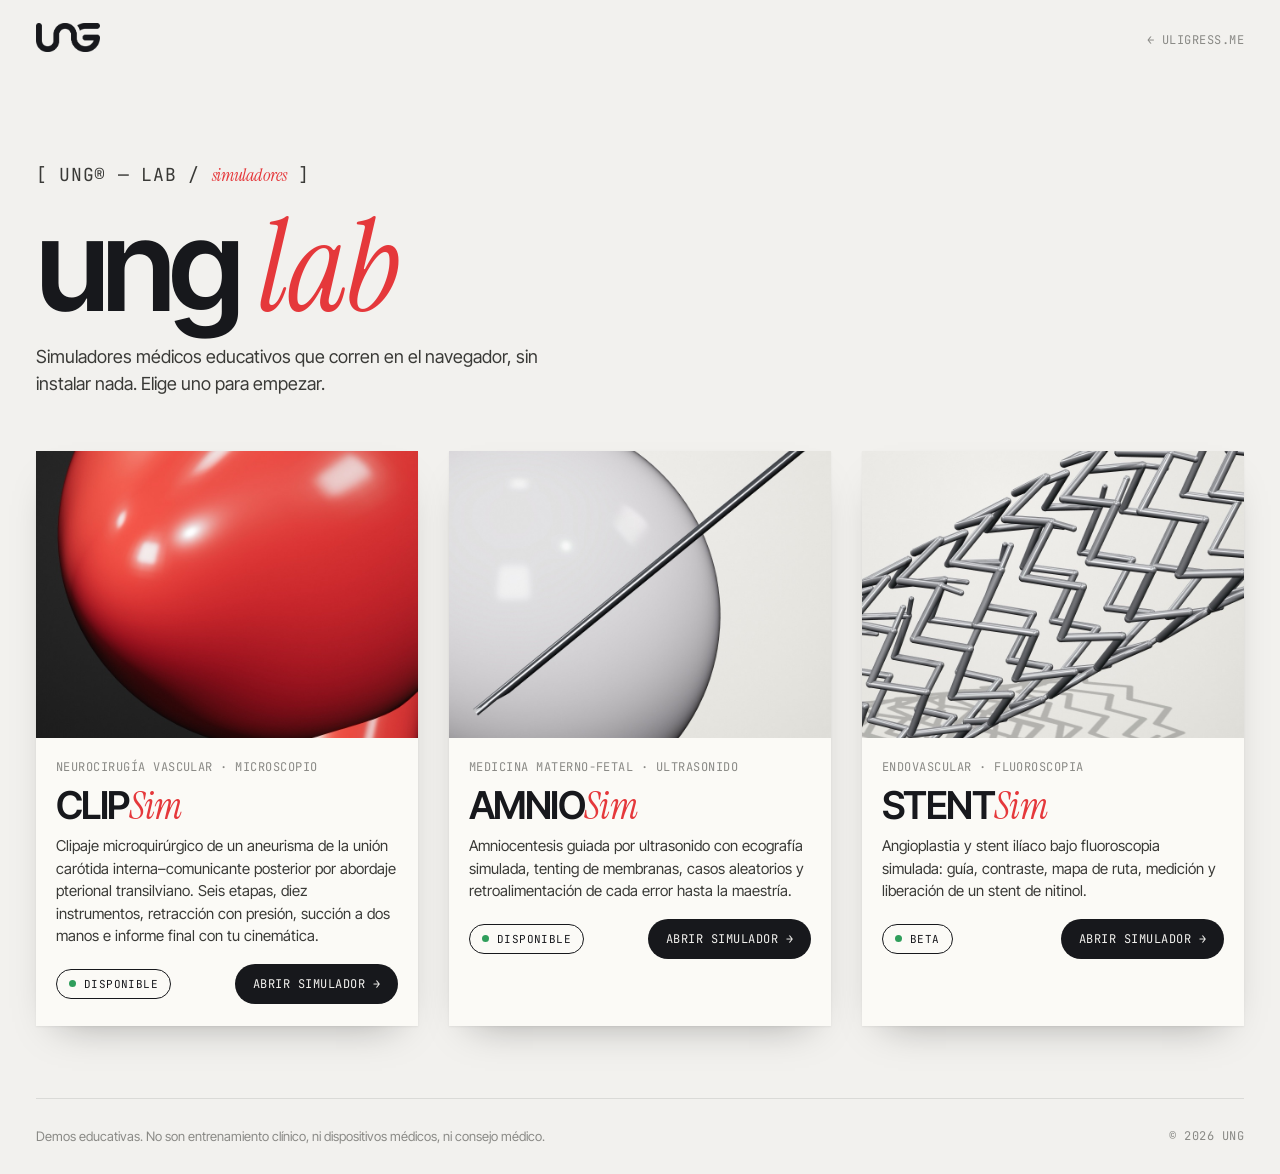
==== index.html @ 2253e429 "Libera AmnioSim y StentSim (beta); ClipSim con retracción e informe Co-Authored-By: Claude Opus 5.5 " ====
<!doctype html>
<html lang="es">
<head>
  <meta charset="utf-8">
  <meta name="viewport" content="width=device-width, initial-scale=1, viewport-fit=cover">
  <title>ung lab — simuladores</title>
  <meta name="description" content="ung lab: simuladores médicos educativos en el navegador.">
  <meta name="theme-color" content="#f2f1ee">
  <link rel="icon" type="image/png" sizes="32x32" href="assets/icon-32.png">
  <link rel="icon" type="image/png" sizes="512x512" href="assets/icon-512.png">
  <link rel="apple-touch-icon" sizes="180x180" href="assets/icon-180.png">
  <link rel="preconnect" href="https://fonts.googleapis.com">
  <link rel="preconnect" href="https://fonts.gstatic.com" crossorigin>
  <link href="https://fonts.googleapis.com/css2?family=Inter+Tight:wght@400;500;600&family=JetBrains+Mono:wght@400;500&family=Instrument+Serif:ital@0;1&display=swap" rel="stylesheet">
  <!-- precarga del simulador disponible: el navegador baja three.js mientras se lee el menú -->
  <link rel="prefetch" href="clipsim/index.html">
  <style>
    /* Laboratorio de la marca ung: misma paleta y tipografía que uligress.me; una tarjeta por simulador */
    :root {
      --bg: #f2f1ee; --ink: #17181c; --muted: #8a8a86; --line: rgba(17,17,17,.1); --accent: #e5383b; --paper: #fbfaf6;
      --pad: clamp(16px, 2.8vw, 40px);
      --font: "Inter Tight", system-ui, -apple-system, sans-serif;
      --mono: "JetBrains Mono", ui-monospace, monospace;
      --serif: "Instrument Serif", "Times New Roman", serif;
      color-scheme: light;
    }
    *, *::before, *::after { box-sizing: border-box; }
    body { margin: 0; background: var(--bg); color: var(--ink); font-family: var(--font); line-height: 1.5; -webkit-font-smoothing: antialiased; }
    a { color: inherit; text-decoration: none; }
    .mono { font-family: var(--mono); font-size: 12px; letter-spacing: .04em; text-transform: uppercase; }
    .serif { font-family: var(--serif); font-style: italic; font-weight: 400; color: var(--accent); letter-spacing: -.02em; text-transform: none; }
    .wrap { padding-inline: var(--pad); max-width: 1440px; margin: 0 auto; }
    header { display: flex; justify-content: space-between; align-items: center; padding-block: 22px; }
    .logo { display: inline-block; width: 64px; height: 30px; background: var(--ink); -webkit-mask: url(assets/ung.png) center/contain no-repeat; mask: url(assets/ung.png) center/contain no-repeat; }
    .back { color: var(--muted); }
    .back:hover { color: var(--ink); }
    .hero { padding-block: clamp(40px, 9vh, 110px) clamp(28px, 6vh, 64px); display: grid; gap: 18px; }
    .hero h1 { margin: 0; font-size: clamp(56px, 10vw, 150px); line-height: .9; letter-spacing: -.05em; font-weight: 600; }
    .hero p { margin: 0; max-width: 56ch; font-size: 18px; color: #3a3a37; }
    .grid { display: grid; grid-template-columns: repeat(3, minmax(0, 1fr)); gap: clamp(16px, 2.4vw, 32px); padding-bottom: 72px; }
    .card { position: relative; display: flex; flex-direction: column; background: var(--paper); box-shadow: 0 1px 2px rgba(0,0,0,.06), 0 18px 40px -22px rgba(0,0,0,.35); transition: transform .5s cubic-bezier(.2,.8,.2,1), box-shadow .5s; min-width: 0; }
    .card .img { aspect-ratio: 4 / 3; overflow: hidden; background: #ddd; }
    .card img { width: 100%; height: 100%; object-fit: cover; display: block; transition: transform .8s, filter .8s; }
    .card .body { display: grid; gap: 10px; padding: 20px 20px 22px; }
    .card h2 { margin: 0; font-size: clamp(30px, 3vw, 44px); line-height: 1; letter-spacing: -.04em; font-weight: 600; text-transform: uppercase; }
    .card .kicker { color: var(--muted); }
    .card .desc { margin: 0; color: #3a3a37; font-size: 15px; }
    .row { display: flex; justify-content: space-between; align-items: center; gap: 12px; margin-top: 6px; flex-wrap: wrap; }
    .chip { display: inline-flex; align-items: center; gap: 8px; padding: 6px 12px; border: 1px solid var(--ink); border-radius: 999px; font-size: 11px; }
    .chip i { width: 7px; height: 7px; border-radius: 50%; background: #2f9e5b; }
    .open { padding: 11px 18px; background: var(--ink); color: var(--bg); border-radius: 999px; font-size: 12px; transition: background .3s; }
    a.card:hover { transform: translateY(-6px); box-shadow: 0 2px 4px rgba(0,0,0,.08), 0 30px 60px -24px rgba(0,0,0,.45); }
    a.card:hover .open { background: var(--accent); }
    a.card:hover img { transform: scale(1.03); }
    a.card:focus-visible { outline: 2px solid var(--accent); outline-offset: 4px; }
    /* bloqueados: visibles para mostrar lo que viene, sin enlace */
    .card.locked { cursor: not-allowed; }
    .card.locked img { filter: grayscale(.85) contrast(.95) brightness(1.04); }
    .card.locked .chip { border-color: var(--muted); color: var(--muted); }
    .card.locked .chip i { background: var(--muted); }
    .lock { color: var(--muted); display: inline-flex; align-items: center; gap: 8px; }
    .lock svg { width: 14px; height: 14px; }
    .note { padding-block: 28px; border-top: 1px solid var(--line); color: var(--muted); font-size: 13px; display: flex; justify-content: space-between; gap: 16px; flex-wrap: wrap; }
    @media (max-width: 900px) { .grid { grid-template-columns: minmax(0, 1fr); } }
    @media (prefers-reduced-motion: reduce) { * { transition: none !important; } }
  </style>
</head>
<body>
  <div class="wrap">
    <header>
      <a href="https://uligress.me" aria-label="ung — inicio"><span class="logo"></span></a>
      <a class="mono back" href="https://uligress.me">← uligress.me</a>
    </header>

    <section class="hero">
      <p class="mono">[ UNG® — LAB / <span class="serif">simuladores</span> ]</p>
      <h1>ung <span class="serif">lab</span></h1>
      <p>Simuladores médicos educativos que corren en el navegador, sin instalar nada. Elige uno para empezar.</p>
    </section>

    <main class="grid">
      <a class="card" href="clipsim/">
        <div class="img"><img src="img/neurocirugia.jpg" alt="Domo de un aneurisma cerebral en rojo, render 3D" loading="eager"></div>
        <div class="body">
          <span class="mono kicker">Neurocirugía vascular · microscopio</span>
          <h2>Clip<span class="serif">Sim</span></h2>
          <p class="desc">Clipaje microquirúrgico de un aneurisma de la unión carótida interna–comunicante posterior por abordaje pterional transilviano. Seis etapas, diez instrumentos, retracción con presión, succión a dos manos e informe final con tu cinemática.</p>
          <div class="row"><span class="chip mono"><i></i>Disponible</span><span class="open mono">Abrir simulador →</span></div>
        </div>
      </a>

      <a class="card" href="amniosim/">
        <div class="img"><img src="img/amniosim.jpg" alt="Aguja frente a una esfera nacarada, render 3D" loading="lazy"></div>
        <div class="body">
          <span class="mono kicker">Medicina materno-fetal · ultrasonido</span>
          <h2>Amnio<span class="serif">Sim</span></h2>
          <p class="desc">Amniocentesis guiada por ultrasonido con ecografía simulada, tenting de membranas, casos aleatorios y retroalimentación de cada error hasta la maestría.</p>
          <div class="row"><span class="chip mono"><i></i>Disponible</span><span class="open mono">Abrir simulador →</span></div>
        </div>
      </a>

      <a class="card" href="stentsim/">
        <div class="img"><img src="img/stentsim.jpg" alt="Malla de un stent metálico, render 3D" loading="lazy"></div>
        <div class="body">
          <span class="mono kicker">Endovascular · fluoroscopia</span>
          <h2>Stent<span class="serif">Sim</span></h2>
          <p class="desc">Angioplastia y stent ilíaco bajo fluoroscopia simulada: guía, contraste, mapa de ruta, medición y liberación de un stent de nitinol.</p>
          <div class="row"><span class="chip mono"><i></i>Beta</span><span class="open mono">Abrir simulador →</span></div>
        </div>
      </a>
    </main>

    <footer class="note">
      <span>Demos educativas. No son entrenamiento clínico, ni dispositivos médicos, ni consejo médico.</span>
      <span class="mono">© 2026 ung</span>
    </footer>
  </div>
</body>
</html>
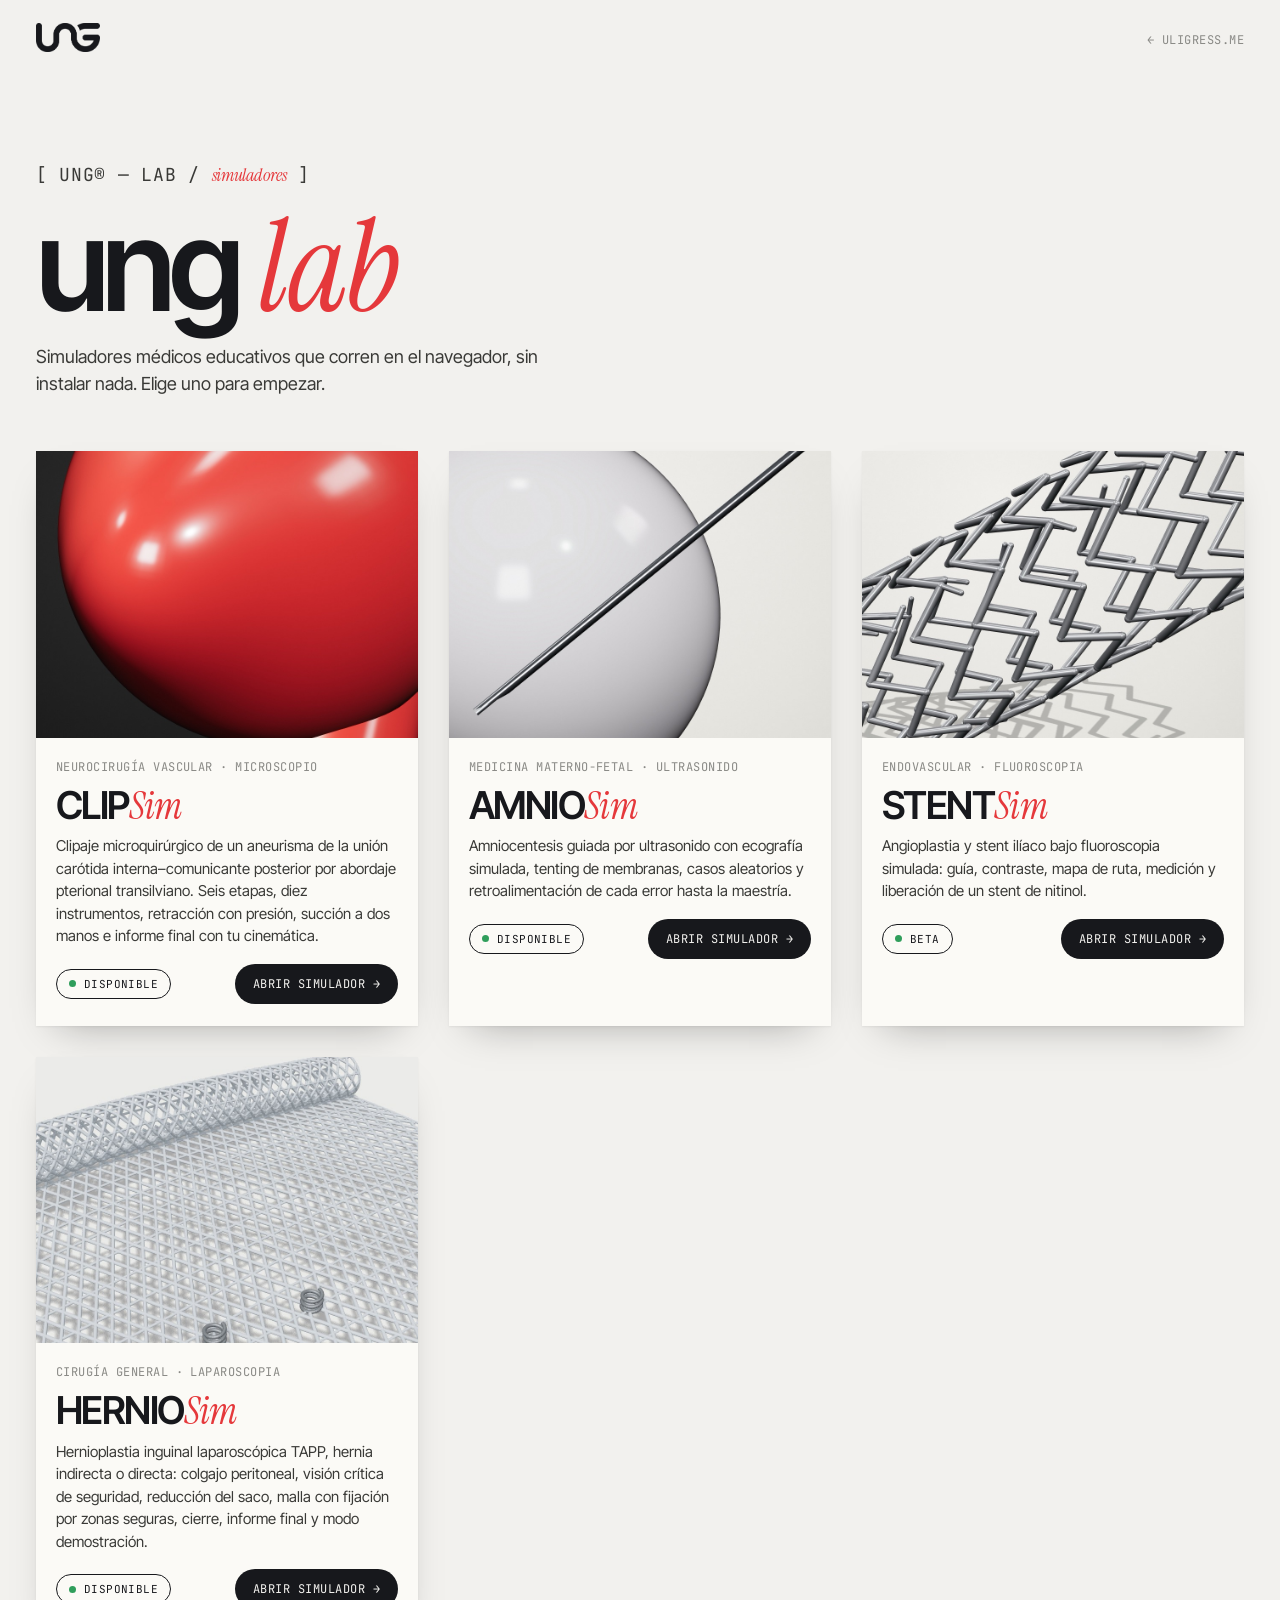
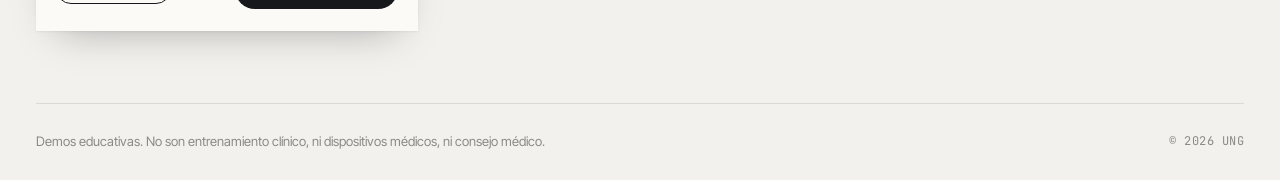
==== commit bf6c9392: "HernioSim: hernioplastia inguinal laparoscópica TAPP (build de ~/Projects/herniosim, tarjeta y rende" ====
--- a/index.html
+++ b/index.html
@@ -108,6 +108,15 @@
           <div class="row"><span class="chip mono"><i></i>Beta</span><span class="open mono">Abrir simulador →</span></div>
         </div>
       </a>
+      <a class="card" href="herniosim/">
+        <div class="img"><img src="img/herniosim.jpg" alt="Malla quirúrgica de polipropileno a medio desenrollar con dos grapas helicoidales, render 3D" loading="lazy"></div>
+        <div class="body">
+          <span class="mono kicker">Cirugía general · laparoscopia</span>
+          <h2>Hernio<span class="serif">Sim</span></h2>
+          <p class="desc">Hernioplastia inguinal laparoscópica TAPP, hernia indirecta o directa: colgajo peritoneal, visión crítica de seguridad, reducción del saco, malla con fijación por zonas seguras, cierre, informe final y modo demostración.</p>
+          <div class="row"><span class="chip mono"><i></i>Disponible</span><span class="open mono">Abrir simulador →</span></div>
+        </div>
+      </a>
     </main>
 
     <footer class="note">
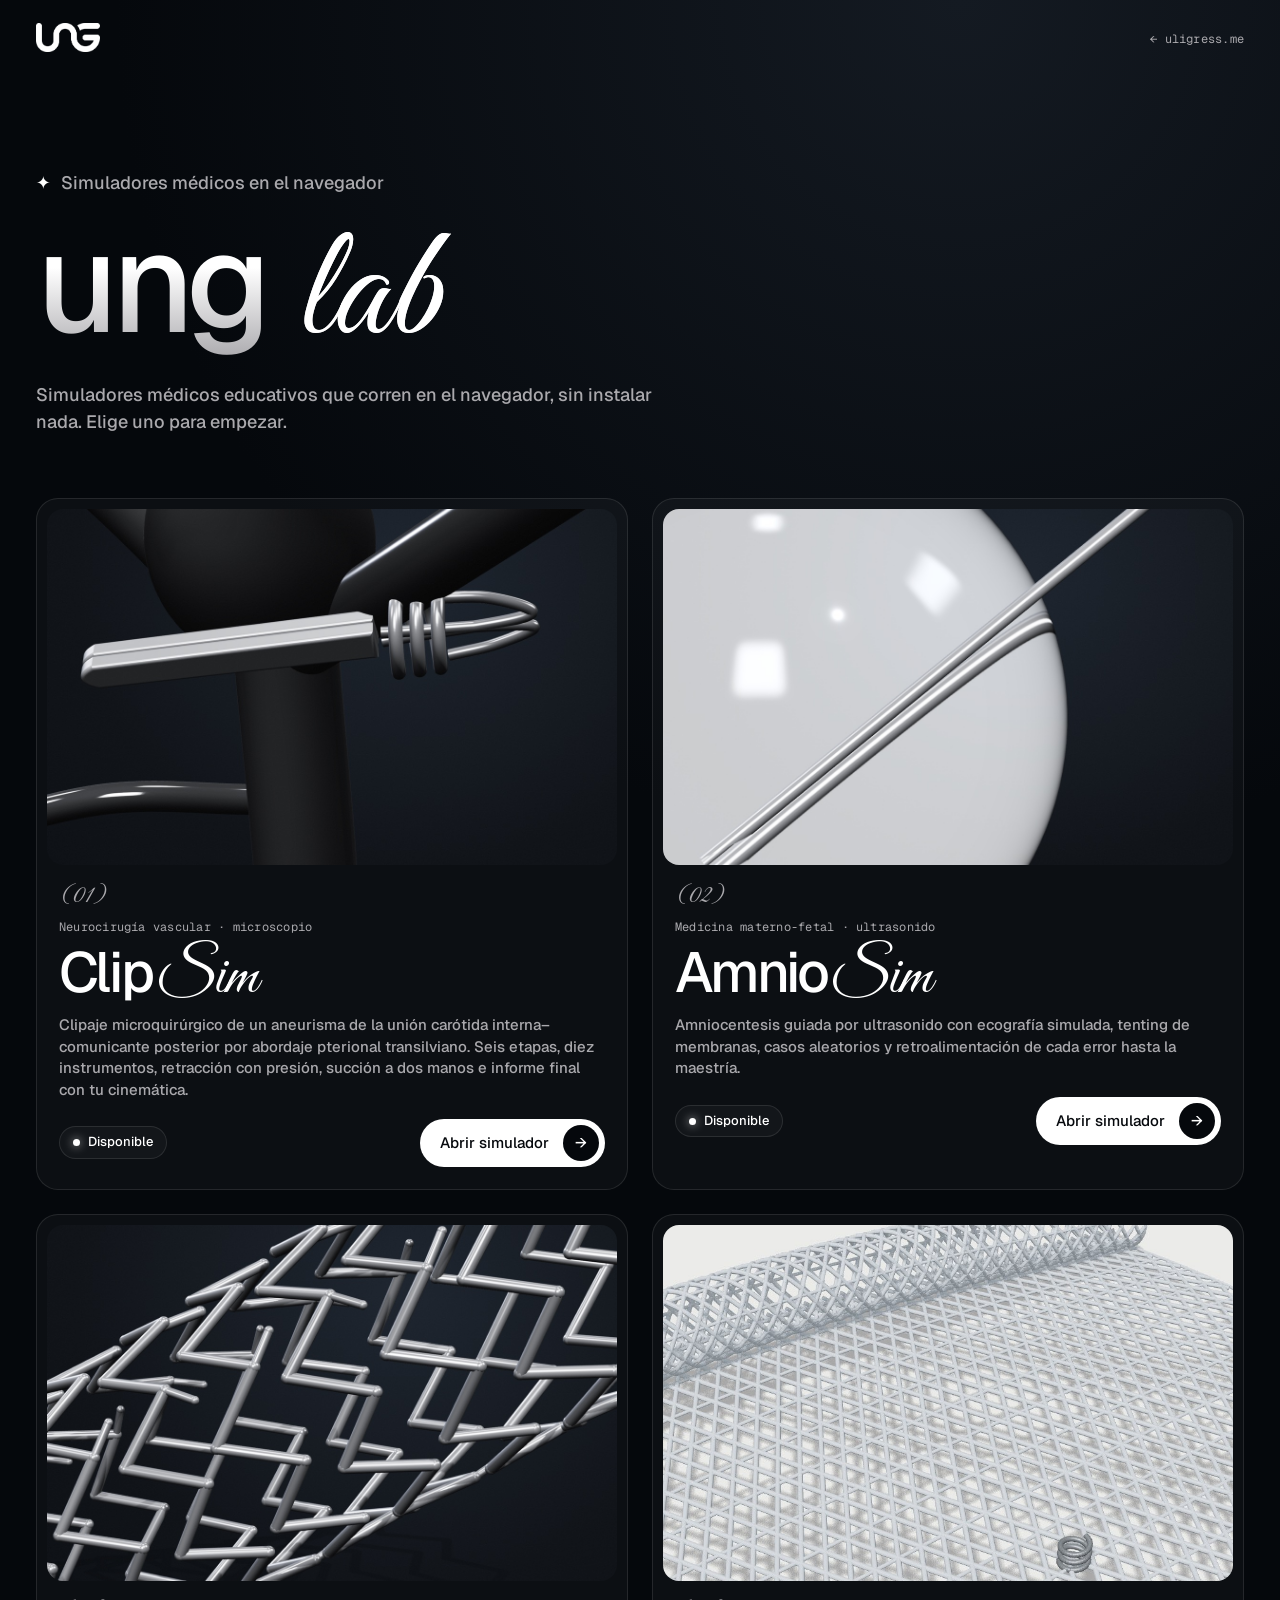
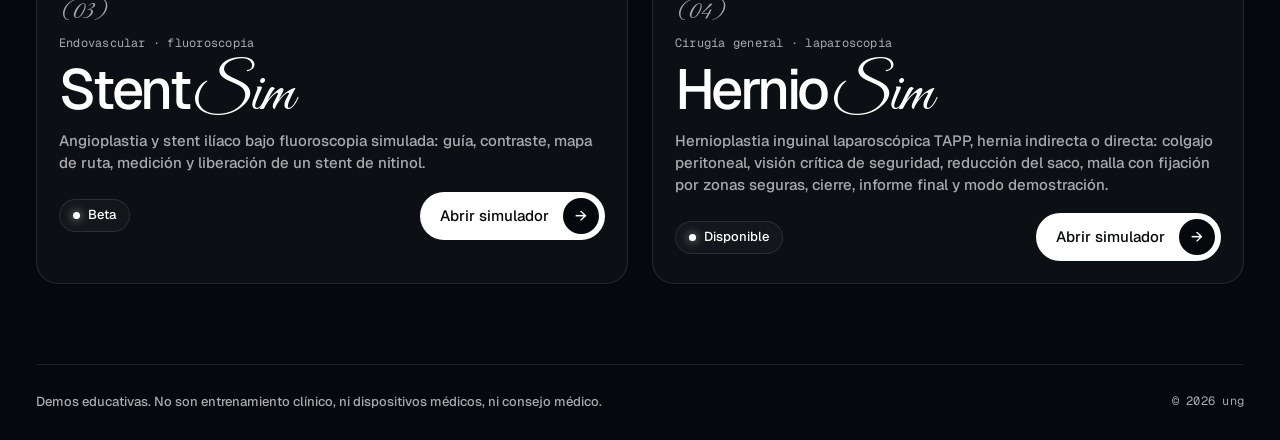
==== commit 45d9daee: "Estética Ignitex (D-40): monocromo, Geist + Great Vibes, acento blanco Co-Authored-By: Claude Opus 5" ====
--- a/index.html
+++ b/index.html
@@ -5,63 +5,69 @@
   <meta name="viewport" content="width=device-width, initial-scale=1, viewport-fit=cover">
   <title>ung lab — simuladores</title>
   <meta name="description" content="ung lab: simuladores médicos educativos en el navegador.">
-  <meta name="theme-color" content="#f2f1ee">
+  <meta name="theme-color" content="#05080c">
   <link rel="icon" type="image/png" sizes="32x32" href="assets/icon-32.png">
   <link rel="icon" type="image/png" sizes="512x512" href="assets/icon-512.png">
   <link rel="apple-touch-icon" sizes="180x180" href="assets/icon-180.png">
   <link rel="preconnect" href="https://fonts.googleapis.com">
   <link rel="preconnect" href="https://fonts.gstatic.com" crossorigin>
-  <link href="https://fonts.googleapis.com/css2?family=Inter+Tight:wght@400;500;600&family=JetBrains+Mono:wght@400;500&family=Instrument+Serif:ital@0;1&display=swap" rel="stylesheet">
+  <link href="https://fonts.googleapis.com/css2?family=Geist:wght@400;500;600&family=Geist+Mono:wght@400;500&family=Great+Vibes&display=swap" rel="stylesheet">
   <!-- precarga del simulador disponible: el navegador baja three.js mientras se lee el menú -->
   <link rel="prefetch" href="clipsim/index.html">
   <style>
-    /* Laboratorio de la marca ung: misma paleta y tipografía que uligress.me; una tarjeta por simulador */
+    /* Laboratorio ung: estilo Ignitex (monocromo, Geist + Great Vibes), igual que uligress.me */
     :root {
-      --bg: #f2f1ee; --ink: #17181c; --muted: #8a8a86; --line: rgba(17,17,17,.1); --accent: #e5383b; --paper: #fbfaf6;
+      --night: #05080c; --night-2: #0b0f14; --white: #fff; --ash: #aaa9ad; --graphite: #5b5b5b;
+      --glass: rgba(255,255,255,.03); --glass-2: rgba(255,255,255,.06); --hair: rgba(255,255,255,.1);
       --pad: clamp(16px, 2.8vw, 40px);
-      --font: "Inter Tight", system-ui, -apple-system, sans-serif;
-      --mono: "JetBrains Mono", ui-monospace, monospace;
-      --serif: "Instrument Serif", "Times New Roman", serif;
-      color-scheme: light;
+      --sans: "Geist", system-ui, -apple-system, sans-serif;
+      --script: "Great Vibes", "Snell Roundhand", cursive;
+      --mono: "Geist Mono", ui-monospace, monospace;
+      --ease: cubic-bezier(.22,1,.36,1);
+      color-scheme: dark;
     }
     *, *::before, *::after { box-sizing: border-box; }
-    body { margin: 0; background: var(--bg); color: var(--ink); font-family: var(--font); line-height: 1.5; -webkit-font-smoothing: antialiased; }
+    body { margin: 0; background: radial-gradient(110% 70% at 75% 0%, #141a22 0%, var(--night) 60%); background-color: var(--night); color: var(--white); font-family: var(--sans); font-weight: 500; line-height: 1.45; -webkit-font-smoothing: antialiased; min-height: 100vh; }
     a { color: inherit; text-decoration: none; }
-    .mono { font-family: var(--mono); font-size: 12px; letter-spacing: .04em; text-transform: uppercase; }
-    .serif { font-family: var(--serif); font-style: italic; font-weight: 400; color: var(--accent); letter-spacing: -.02em; text-transform: none; }
+    .mono { font-family: var(--mono); font-size: 12px; font-weight: 400; letter-spacing: .02em; }
+    .script { font-family: var(--script); font-weight: 400; letter-spacing: 0; font-size: 1.12em; line-height: .8; padding: 0 .05em; }
     .wrap { padding-inline: var(--pad); max-width: 1440px; margin: 0 auto; }
     header { display: flex; justify-content: space-between; align-items: center; padding-block: 22px; }
-    .logo { display: inline-block; width: 64px; height: 30px; background: var(--ink); -webkit-mask: url(assets/ung.png) center/contain no-repeat; mask: url(assets/ung.png) center/contain no-repeat; }
-    .back { color: var(--muted); }
-    .back:hover { color: var(--ink); }
-    .hero { padding-block: clamp(40px, 9vh, 110px) clamp(28px, 6vh, 64px); display: grid; gap: 18px; }
-    .hero h1 { margin: 0; font-size: clamp(56px, 10vw, 150px); line-height: .9; letter-spacing: -.05em; font-weight: 600; }
-    .hero p { margin: 0; max-width: 56ch; font-size: 18px; color: #3a3a37; }
-    .grid { display: grid; grid-template-columns: repeat(3, minmax(0, 1fr)); gap: clamp(16px, 2.4vw, 32px); padding-bottom: 72px; }
-    .card { position: relative; display: flex; flex-direction: column; background: var(--paper); box-shadow: 0 1px 2px rgba(0,0,0,.06), 0 18px 40px -22px rgba(0,0,0,.35); transition: transform .5s cubic-bezier(.2,.8,.2,1), box-shadow .5s; min-width: 0; }
-    .card .img { aspect-ratio: 4 / 3; overflow: hidden; background: #ddd; }
-    .card img { width: 100%; height: 100%; object-fit: cover; display: block; transition: transform .8s, filter .8s; }
-    .card .body { display: grid; gap: 10px; padding: 20px 20px 22px; }
-    .card h2 { margin: 0; font-size: clamp(30px, 3vw, 44px); line-height: 1; letter-spacing: -.04em; font-weight: 600; text-transform: uppercase; }
-    .card .kicker { color: var(--muted); }
-    .card .desc { margin: 0; color: #3a3a37; font-size: 15px; }
-    .row { display: flex; justify-content: space-between; align-items: center; gap: 12px; margin-top: 6px; flex-wrap: wrap; }
-    .chip { display: inline-flex; align-items: center; gap: 8px; padding: 6px 12px; border: 1px solid var(--ink); border-radius: 999px; font-size: 11px; }
-    .chip i { width: 7px; height: 7px; border-radius: 50%; background: #2f9e5b; }
-    .open { padding: 11px 18px; background: var(--ink); color: var(--bg); border-radius: 999px; font-size: 12px; transition: background .3s; }
-    a.card:hover { transform: translateY(-6px); box-shadow: 0 2px 4px rgba(0,0,0,.08), 0 30px 60px -24px rgba(0,0,0,.45); }
-    a.card:hover .open { background: var(--accent); }
-    a.card:hover img { transform: scale(1.03); }
-    a.card:focus-visible { outline: 2px solid var(--accent); outline-offset: 4px; }
-    /* bloqueados: visibles para mostrar lo que viene, sin enlace */
+    .logo { display: inline-block; width: 64px; height: 30px; background: var(--white); -webkit-mask: url(assets/ung.png) center/contain no-repeat; mask: url(assets/ung.png) center/contain no-repeat; }
+    .back { color: var(--ash); transition: color .2s; }
+    .back:hover { color: var(--white); }
+    .hero { padding-block: clamp(48px, 10vh, 120px) clamp(32px, 7vh, 72px); display: grid; gap: 22px; }
+    .label { display: inline-flex; gap: 10px; align-items: center; color: var(--ash); font-size: 14px; margin: 0; }
+    .label span { color: var(--white); }
+    .hero h1 { margin: 0; font-size: clamp(64px, 11vw, 168px); line-height: .92; letter-spacing: -.05em; font-weight: 500; background: linear-gradient(180deg, #fff 35%, var(--ash)); -webkit-background-clip: text; background-clip: text; color: transparent; }
+    .hero h1 .script { color: var(--white); -webkit-text-fill-color: var(--white); }
+    .hero p { margin: 0; max-width: 52ch; font-size: 18px; color: var(--ash); }
+    .grid { display: grid; grid-template-columns: repeat(2, minmax(0, 1fr)); gap: clamp(14px, 2vw, 24px); padding-bottom: 80px; }
+    .card { position: relative; display: flex; flex-direction: column; background: var(--glass); border: 1px solid var(--hair); border-radius: 22px; padding: 10px; transition: transform .7s var(--ease), background .4s, border-color .4s; min-width: 0; }
+    .card .img { aspect-ratio: 16 / 10; overflow: hidden; background: var(--night-2); border-radius: 16px; }
+    .card img { width: 100%; height: 100%; object-fit: cover; display: block; transition: transform 1.2s var(--ease), filter .8s; }
+    .card .body { display: grid; gap: 10px; padding: 18px 12px 12px; }
+    .card .num { font-family: var(--script); font-size: 26px; color: var(--ash); line-height: 1; }
+    .card h2 { margin: 0; font-size: clamp(40px, 4.4vw, 64px); line-height: .95; letter-spacing: -.045em; font-weight: 500; }
+    .card .kicker { color: var(--ash); }
+    .card .desc { margin: 0; color: var(--ash); font-size: 15px; max-width: 60ch; }
+    .row { display: flex; justify-content: space-between; align-items: center; gap: 12px; margin-top: 8px; flex-wrap: wrap; }
+    .chip { display: inline-flex; align-items: center; gap: 8px; padding: 6px 13px; border: 1px solid var(--hair); background: var(--glass); border-radius: 999px; font-size: 13px; }
+    .chip i { width: 7px; height: 7px; border-radius: 50%; background: var(--white); box-shadow: 0 0 10px rgba(255,255,255,.7); }
+    .open { display: inline-flex; align-items: center; gap: 14px; padding: 6px 6px 6px 20px; background: var(--white); color: var(--night); border-radius: 999px; font-size: 15px; }
+    .open b { display: inline-grid; place-items: center; width: 36px; height: 36px; border-radius: 50%; background: var(--night); color: var(--white); font-weight: 500; transition: transform .5s var(--ease); }
+    a.card:hover { transform: translateY(-6px); background: var(--glass-2); border-color: rgba(255,255,255,.2); }
+    a.card:hover .open b { transform: rotate(-45deg) scale(1.08); }
+    a.card:hover img { transform: scale(1.04); }
+    a.card:focus-visible { outline: 2px solid var(--white); outline-offset: 4px; }
     .card.locked { cursor: not-allowed; }
-    .card.locked img { filter: grayscale(.85) contrast(.95) brightness(1.04); }
-    .card.locked .chip { border-color: var(--muted); color: var(--muted); }
-    .card.locked .chip i { background: var(--muted); }
-    .lock { color: var(--muted); display: inline-flex; align-items: center; gap: 8px; }
+    .card.locked img { filter: grayscale(1) brightness(.7); }
+    .card.locked .chip { color: var(--ash); }
+    .card.locked .chip i { background: var(--ash); box-shadow: none; }
+    .lock { color: var(--ash); display: inline-flex; align-items: center; gap: 8px; }
     .lock svg { width: 14px; height: 14px; }
-    .note { padding-block: 28px; border-top: 1px solid var(--line); color: var(--muted); font-size: 13px; display: flex; justify-content: space-between; gap: 16px; flex-wrap: wrap; }
-    @media (max-width: 900px) { .grid { grid-template-columns: minmax(0, 1fr); } }
+    .note { padding-block: 28px; border-top: 1px solid var(--hair); color: var(--ash); font-size: 13px; display: flex; justify-content: space-between; gap: 16px; flex-wrap: wrap; }
+    @media (max-width: 860px) { .grid { grid-template-columns: minmax(0, 1fr); } }
     @media (prefers-reduced-motion: reduce) { * { transition: none !important; } }
   </style>
 </head>
@@ -73,48 +79,52 @@
     </header>
 
     <section class="hero">
-      <p class="mono">[ UNG® — LAB / <span class="serif">simuladores</span> ]</p>
-      <h1>ung <span class="serif">lab</span></h1>
+      <p class="label"><span aria-hidden="true">✦</span> Simuladores médicos en el navegador</p>
+      <h1>ung <span class="script">lab</span></h1>
       <p>Simuladores médicos educativos que corren en el navegador, sin instalar nada. Elige uno para empezar.</p>
     </section>
 
     <main class="grid">
       <a class="card" href="clipsim/">
-        <div class="img"><img src="img/neurocirugia.jpg" alt="Domo de un aneurisma cerebral en rojo, render 3D" loading="eager"></div>
+        <div class="img"><img src="img/neurocirugia.jpg?v=2" alt="Domo de un aneurisma cerebral con su clip, render 3D en cromo y obsidiana" loading="eager"></div>
         <div class="body">
+          <span class="num">(01)</span>
           <span class="mono kicker">Neurocirugía vascular · microscopio</span>
-          <h2>Clip<span class="serif">Sim</span></h2>
+          <h2>Clip<span class="script">Sim</span></h2>
           <p class="desc">Clipaje microquirúrgico de un aneurisma de la unión carótida interna–comunicante posterior por abordaje pterional transilviano. Seis etapas, diez instrumentos, retracción con presión, succión a dos manos e informe final con tu cinemática.</p>
-          <div class="row"><span class="chip mono"><i></i>Disponible</span><span class="open mono">Abrir simulador →</span></div>
+          <div class="row"><span class="chip"><i></i>Disponible</span><span class="open">Abrir simulador <b aria-hidden="true">→</b></span></div>
         </div>
       </a>
 
       <a class="card" href="amniosim/">
-        <div class="img"><img src="img/amniosim.jpg" alt="Aguja frente a una esfera nacarada, render 3D" loading="lazy"></div>
+        <div class="img"><img src="img/amniosim.jpg?v=2" alt="Aguja espinal frente al saco amniótico, render 3D" loading="lazy"></div>
         <div class="body">
+          <span class="num">(02)</span>
           <span class="mono kicker">Medicina materno-fetal · ultrasonido</span>
-          <h2>Amnio<span class="serif">Sim</span></h2>
+          <h2>Amnio<span class="script">Sim</span></h2>
           <p class="desc">Amniocentesis guiada por ultrasonido con ecografía simulada, tenting de membranas, casos aleatorios y retroalimentación de cada error hasta la maestría.</p>
-          <div class="row"><span class="chip mono"><i></i>Disponible</span><span class="open mono">Abrir simulador →</span></div>
+          <div class="row"><span class="chip"><i></i>Disponible</span><span class="open">Abrir simulador <b aria-hidden="true">→</b></span></div>
         </div>
       </a>
 
       <a class="card" href="stentsim/">
-        <div class="img"><img src="img/stentsim.jpg" alt="Malla de un stent metálico, render 3D" loading="lazy"></div>
+        <div class="img"><img src="img/stentsim.jpg?v=2" alt="Malla de un stent metálico, render 3D" loading="lazy"></div>
         <div class="body">
+          <span class="num">(03)</span>
           <span class="mono kicker">Endovascular · fluoroscopia</span>
-          <h2>Stent<span class="serif">Sim</span></h2>
+          <h2>Stent<span class="script">Sim</span></h2>
           <p class="desc">Angioplastia y stent ilíaco bajo fluoroscopia simulada: guía, contraste, mapa de ruta, medición y liberación de un stent de nitinol.</p>
-          <div class="row"><span class="chip mono"><i></i>Beta</span><span class="open mono">Abrir simulador →</span></div>
+          <div class="row"><span class="chip"><i></i>Beta</span><span class="open">Abrir simulador <b aria-hidden="true">→</b></span></div>
         </div>
       </a>
       <a class="card" href="herniosim/">
         <div class="img"><img src="img/herniosim.jpg" alt="Malla quirúrgica de polipropileno a medio desenrollar con dos grapas helicoidales, render 3D" loading="lazy"></div>
         <div class="body">
+          <span class="num">(04)</span>
           <span class="mono kicker">Cirugía general · laparoscopia</span>
-          <h2>Hernio<span class="serif">Sim</span></h2>
+          <h2>Hernio<span class="script">Sim</span></h2>
           <p class="desc">Hernioplastia inguinal laparoscópica TAPP, hernia indirecta o directa: colgajo peritoneal, visión crítica de seguridad, reducción del saco, malla con fijación por zonas seguras, cierre, informe final y modo demostración.</p>
-          <div class="row"><span class="chip mono"><i></i>Disponible</span><span class="open mono">Abrir simulador →</span></div>
+          <div class="row"><span class="chip"><i></i>Disponible</span><span class="open">Abrir simulador <b aria-hidden="true">→</b></span></div>
         </div>
       </a>
     </main>
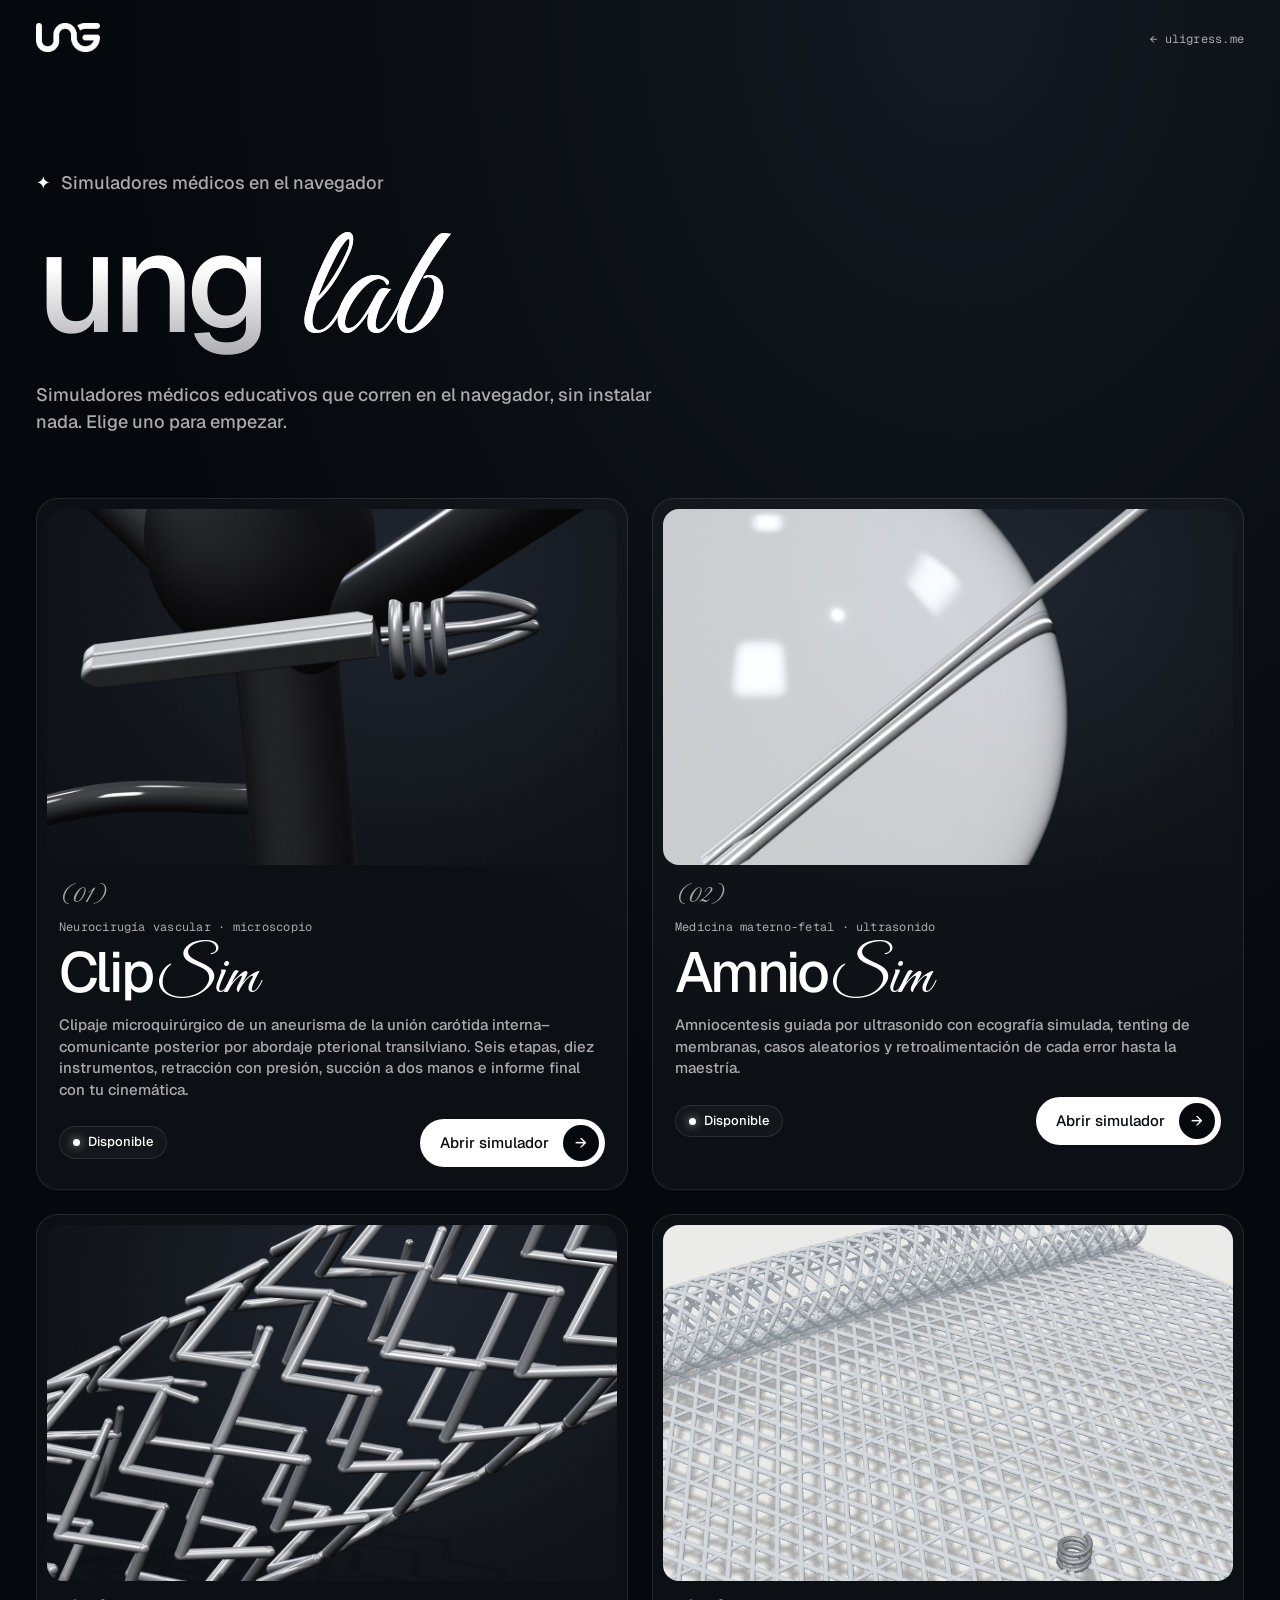
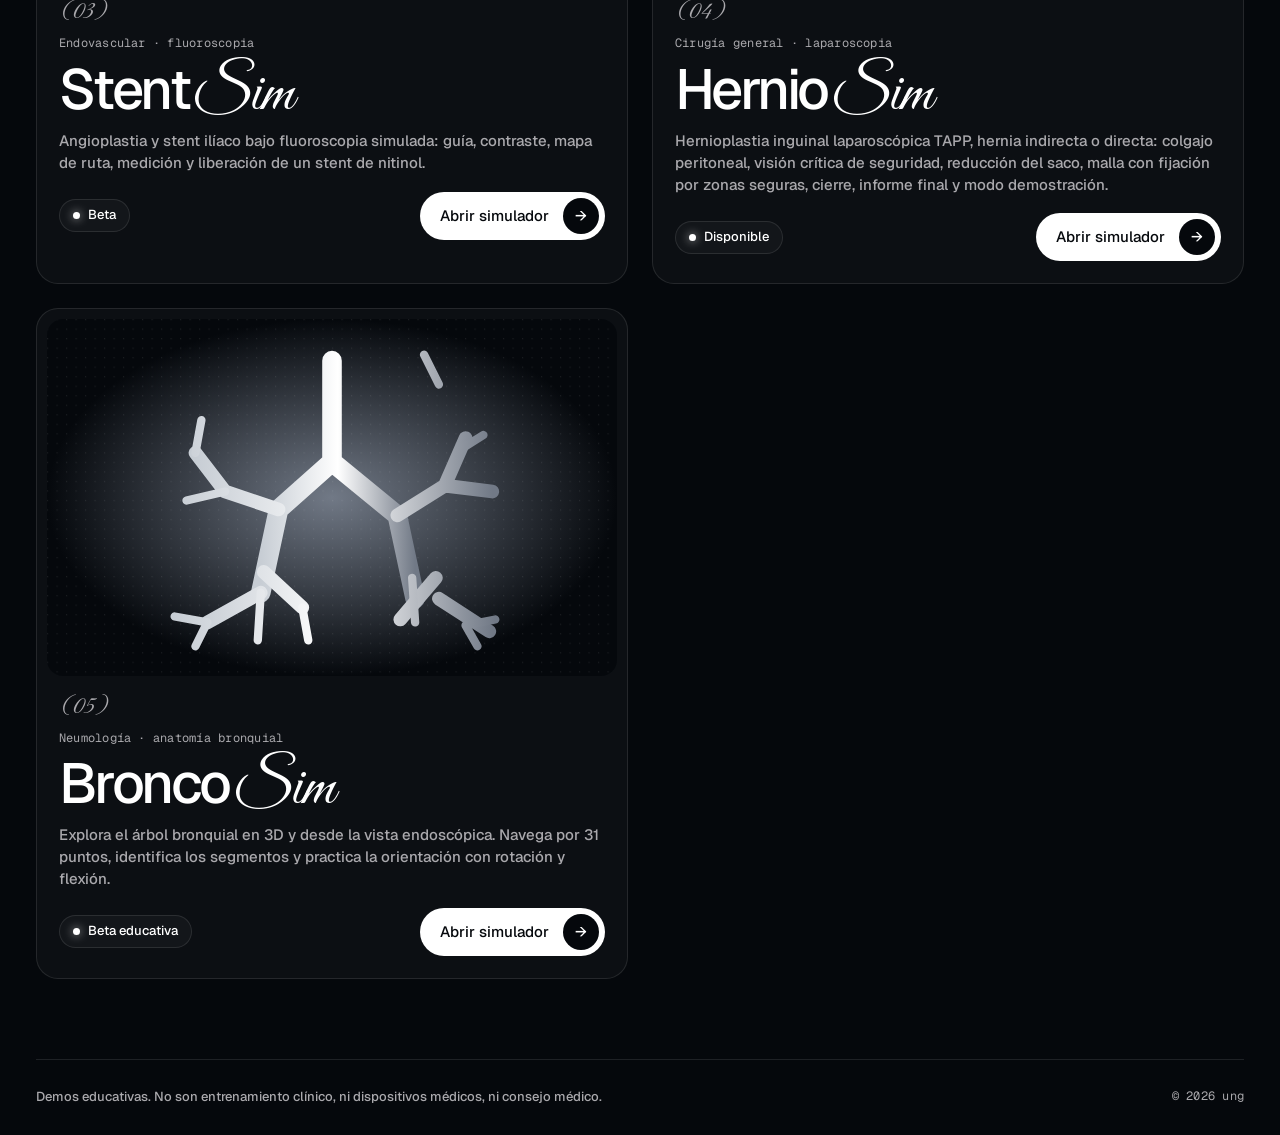
==== commit 1519e4dc: "Add BroncoSim with anatomical airway and continuous endoscopy navigation" ====
--- a/index.html
+++ b/index.html
@@ -127,6 +127,16 @@
           <div class="row"><span class="chip"><i></i>Disponible</span><span class="open">Abrir simulador <b aria-hidden="true">→</b></span></div>
         </div>
       </a>
+      <a class="card" href="broncosim/">
+        <div class="img"><img src="broncosim/cover.svg?v=20261025-ung" alt="Árbol bronquial en cromo sobre fondo negro" loading="lazy"></div>
+        <div class="body">
+          <span class="num">(05)</span>
+          <span class="mono kicker">Neumología · anatomía bronquial</span>
+          <h2>Bronco<span class="script">Sim</span></h2>
+          <p class="desc">Explora el árbol bronquial en 3D y desde la vista endoscópica. Navega por 31 puntos, identifica los segmentos y practica la orientación con rotación y flexión.</p>
+          <div class="row"><span class="chip"><i></i>Beta educativa</span><span class="open">Abrir simulador <b aria-hidden="true">→</b></span></div>
+        </div>
+      </a>
     </main>
 
     <footer class="note">
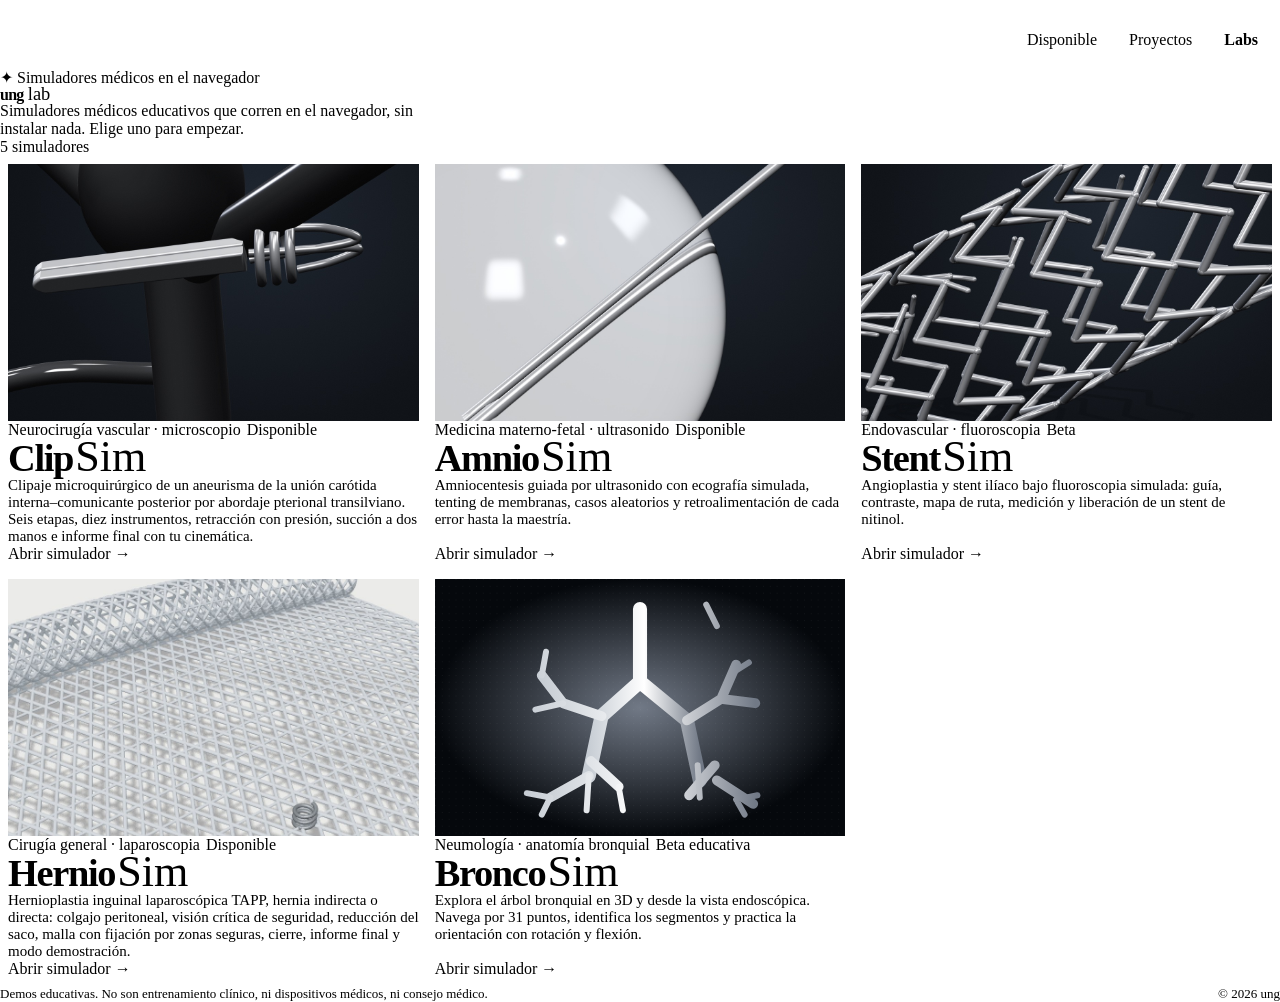
==== commit d38e1872: "Rediseño glass (iOS/macOS) y UX unificada de simuladores — no fusionar sin revisión de Ulises" ====
--- a/index.html
+++ b/index.html
@@ -5,144 +5,94 @@
   <meta name="viewport" content="width=device-width, initial-scale=1, viewport-fit=cover">
   <title>ung lab — simuladores</title>
   <meta name="description" content="ung lab: simuladores médicos educativos en el navegador.">
-  <meta name="theme-color" content="#05080c">
+  <meta name="theme-color" content="#eef0f5" media="(prefers-color-scheme: light)">
+  <meta name="theme-color" content="#07090d" media="(prefers-color-scheme: dark)">
   <link rel="icon" type="image/png" sizes="32x32" href="assets/icon-32.png">
-  <link rel="icon" type="image/png" sizes="512x512" href="assets/icon-512.png">
   <link rel="apple-touch-icon" sizes="180x180" href="assets/icon-180.png">
   <link rel="preconnect" href="https://fonts.googleapis.com">
   <link rel="preconnect" href="https://fonts.gstatic.com" crossorigin>
-  <link href="https://fonts.googleapis.com/css2?family=Geist:wght@400;500;600&family=Geist+Mono:wght@400;500&family=Great+Vibes&display=swap" rel="stylesheet">
-  <!-- precarga del simulador disponible: el navegador baja three.js mientras se lee el menú -->
-  <link rel="prefetch" href="clipsim/index.html">
-  <style>
-    /* Laboratorio ung: estilo Ignitex (monocromo, Geist + Great Vibes), igual que uligress.me */
-    :root {
-      --night: #05080c; --night-2: #0b0f14; --white: #fff; --ash: #aaa9ad; --graphite: #5b5b5b;
-      --glass: rgba(255,255,255,.03); --glass-2: rgba(255,255,255,.06); --hair: rgba(255,255,255,.1);
-      --pad: clamp(16px, 2.8vw, 40px);
-      --sans: "Geist", system-ui, -apple-system, sans-serif;
-      --script: "Great Vibes", "Snell Roundhand", cursive;
-      --mono: "Geist Mono", ui-monospace, monospace;
-      --ease: cubic-bezier(.22,1,.36,1);
-      color-scheme: dark;
-    }
-    *, *::before, *::after { box-sizing: border-box; }
-    body { margin: 0; background: radial-gradient(110% 70% at 75% 0%, #141a22 0%, var(--night) 60%); background-color: var(--night); color: var(--white); font-family: var(--sans); font-weight: 500; line-height: 1.45; -webkit-font-smoothing: antialiased; min-height: 100vh; }
-    a { color: inherit; text-decoration: none; }
-    .mono { font-family: var(--mono); font-size: 12px; font-weight: 400; letter-spacing: .02em; }
-    .script { font-family: var(--script); font-weight: 400; letter-spacing: 0; font-size: 1.12em; line-height: .8; padding: 0 .05em; }
-    .wrap { padding-inline: var(--pad); max-width: 1440px; margin: 0 auto; }
-    header { display: flex; justify-content: space-between; align-items: center; padding-block: 22px; }
-    .logo { display: inline-block; width: 64px; height: 30px; background: var(--white); -webkit-mask: url(assets/ung.png) center/contain no-repeat; mask: url(assets/ung.png) center/contain no-repeat; }
-    .back { color: var(--ash); transition: color .2s; }
-    .back:hover { color: var(--white); }
-    .hero { padding-block: clamp(48px, 10vh, 120px) clamp(32px, 7vh, 72px); display: grid; gap: 22px; }
-    .label { display: inline-flex; gap: 10px; align-items: center; color: var(--ash); font-size: 14px; margin: 0; }
-    .label span { color: var(--white); }
-    .hero h1 { margin: 0; font-size: clamp(64px, 11vw, 168px); line-height: .92; letter-spacing: -.05em; font-weight: 500; background: linear-gradient(180deg, #fff 35%, var(--ash)); -webkit-background-clip: text; background-clip: text; color: transparent; }
-    .hero h1 .script { color: var(--white); -webkit-text-fill-color: var(--white); }
-    .hero p { margin: 0; max-width: 52ch; font-size: 18px; color: var(--ash); }
-    .grid { display: grid; grid-template-columns: repeat(2, minmax(0, 1fr)); gap: clamp(14px, 2vw, 24px); padding-bottom: 80px; }
-    .card { position: relative; display: flex; flex-direction: column; background: var(--glass); border: 1px solid var(--hair); border-radius: 22px; padding: 10px; transition: transform .7s var(--ease), background .4s, border-color .4s; min-width: 0; }
-    .card .img { aspect-ratio: 16 / 10; overflow: hidden; background: var(--night-2); border-radius: 16px; }
-    .card img { width: 100%; height: 100%; object-fit: cover; display: block; transition: transform 1.2s var(--ease), filter .8s; }
-    .card .body { display: grid; gap: 10px; padding: 18px 12px 12px; }
-    .card .num { font-family: var(--script); font-size: 26px; color: var(--ash); line-height: 1; }
-    .card h2 { margin: 0; font-size: clamp(40px, 4.4vw, 64px); line-height: .95; letter-spacing: -.045em; font-weight: 500; }
-    .card .kicker { color: var(--ash); }
-    .card .desc { margin: 0; color: var(--ash); font-size: 15px; max-width: 60ch; }
-    .row { display: flex; justify-content: space-between; align-items: center; gap: 12px; margin-top: 8px; flex-wrap: wrap; }
-    .chip { display: inline-flex; align-items: center; gap: 8px; padding: 6px 13px; border: 1px solid var(--hair); background: var(--glass); border-radius: 999px; font-size: 13px; }
-    .chip i { width: 7px; height: 7px; border-radius: 50%; background: var(--white); box-shadow: 0 0 10px rgba(255,255,255,.7); }
-    .open { display: inline-flex; align-items: center; gap: 14px; padding: 6px 6px 6px 20px; background: var(--white); color: var(--night); border-radius: 999px; font-size: 15px; }
-    .open b { display: inline-grid; place-items: center; width: 36px; height: 36px; border-radius: 50%; background: var(--night); color: var(--white); font-weight: 500; transition: transform .5s var(--ease); }
-    a.card:hover { transform: translateY(-6px); background: var(--glass-2); border-color: rgba(255,255,255,.2); }
-    a.card:hover .open b { transform: rotate(-45deg) scale(1.08); }
-    a.card:hover img { transform: scale(1.04); }
-    a.card:focus-visible { outline: 2px solid var(--white); outline-offset: 4px; }
-    .card.locked { cursor: not-allowed; }
-    .card.locked img { filter: grayscale(1) brightness(.7); }
-    .card.locked .chip { color: var(--ash); }
-    .card.locked .chip i { background: var(--ash); box-shadow: none; }
-    .lock { color: var(--ash); display: inline-flex; align-items: center; gap: 8px; }
-    .lock svg { width: 14px; height: 14px; }
-    .note { padding-block: 28px; border-top: 1px solid var(--hair); color: var(--ash); font-size: 13px; display: flex; justify-content: space-between; gap: 16px; flex-wrap: wrap; }
-    @media (max-width: 860px) { .grid { grid-template-columns: minmax(0, 1fr); } }
-    @media (prefers-reduced-motion: reduce) { * { transition: none !important; } }
-  </style>
+  <link href="https://fonts.googleapis.com/css2?family=Great+Vibes&display=swap" rel="stylesheet">
+  <link rel="stylesheet" href="/assets/glass.css">
+  <link rel="stylesheet" href="lab-glass.css">
 </head>
-<body>
-  <div class="wrap">
-    <header>
-      <a href="https://uligress.me" aria-label="ung — inicio"><span class="logo"></span></a>
-      <a class="mono back" href="https://uligress.me">← uligress.me</a>
-    </header>
-
+<body class="g-backdrop">
+  <a class="skip" href="#sims">Saltar a los simuladores</a>
+  <header class="topnav g-surface g-surface--strong">
+    <a href="../" class="brand" aria-label="ung — inicio"><span class="logo" aria-hidden="true"></span></a>
+    <nav aria-label="Principal">
+      <a href="../#disponible">Disponible</a>
+      <a href="../#proyectos">Proyectos</a>
+      <a href="./" class="is-current" aria-current="page">Labs</a>
+    </nav>
+  </header>
+  <main id="main">
     <section class="hero">
-      <p class="label"><span aria-hidden="true">✦</span> Simuladores médicos en el navegador</p>
+      <p class="eyebrow"><span aria-hidden="true">✦</span> Simuladores médicos en el navegador</p>
       <h1>ung <span class="script">lab</span></h1>
-      <p>Simuladores médicos educativos que corren en el navegador, sin instalar nada. Elige uno para empezar.</p>
+      <p class="lede">Simuladores médicos educativos que corren en el navegador, sin instalar nada. Elige uno para empezar.</p>
+      <p class="count">5 simuladores</p>
     </section>
-
-    <main class="grid">
-      <a class="card" href="clipsim/">
-        <div class="img"><img src="img/neurocirugia.jpg?v=2" alt="Domo de un aneurisma cerebral con su clip, render 3D en cromo y obsidiana" loading="eager"></div>
-        <div class="body">
-          <span class="num">(01)</span>
-          <span class="mono kicker">Neurocirugía vascular · microscopio</span>
-          <h2>Clip<span class="script">Sim</span></h2>
-          <p class="desc">Clipaje microquirúrgico de un aneurisma de la unión carótida interna–comunicante posterior por abordaje pterional transilviano. Seis etapas, diez instrumentos, retracción con presión, succión a dos manos e informe final con tu cinemática.</p>
-          <div class="row"><span class="chip"><i></i>Disponible</span><span class="open">Abrir simulador <b aria-hidden="true">→</b></span></div>
-        </div>
-      </a>
-
-      <a class="card" href="amniosim/">
-        <div class="img"><img src="img/amniosim.jpg?v=2" alt="Aguja espinal frente al saco amniótico, render 3D" loading="lazy"></div>
-        <div class="body">
-          <span class="num">(02)</span>
-          <span class="mono kicker">Medicina materno-fetal · ultrasonido</span>
-          <h2>Amnio<span class="script">Sim</span></h2>
-          <p class="desc">Amniocentesis guiada por ultrasonido con ecografía simulada, tenting de membranas, casos aleatorios y retroalimentación de cada error hasta la maestría.</p>
-          <div class="row"><span class="chip"><i></i>Disponible</span><span class="open">Abrir simulador <b aria-hidden="true">→</b></span></div>
-        </div>
-      </a>
-
-      <a class="card" href="stentsim/">
-        <div class="img"><img src="img/stentsim.jpg?v=2" alt="Malla de un stent metálico, render 3D" loading="lazy"></div>
-        <div class="body">
-          <span class="num">(03)</span>
-          <span class="mono kicker">Endovascular · fluoroscopia</span>
-          <h2>Stent<span class="script">Sim</span></h2>
-          <p class="desc">Angioplastia y stent ilíaco bajo fluoroscopia simulada: guía, contraste, mapa de ruta, medición y liberación de un stent de nitinol.</p>
-          <div class="row"><span class="chip"><i></i>Beta</span><span class="open">Abrir simulador <b aria-hidden="true">→</b></span></div>
-        </div>
-      </a>
-      <a class="card" href="herniosim/">
-        <div class="img"><img src="img/herniosim.jpg" alt="Malla quirúrgica de polipropileno a medio desenrollar con dos grapas helicoidales, render 3D" loading="lazy"></div>
-        <div class="body">
-          <span class="num">(04)</span>
-          <span class="mono kicker">Cirugía general · laparoscopia</span>
-          <h2>Hernio<span class="script">Sim</span></h2>
-          <p class="desc">Hernioplastia inguinal laparoscópica TAPP, hernia indirecta o directa: colgajo peritoneal, visión crítica de seguridad, reducción del saco, malla con fijación por zonas seguras, cierre, informe final y modo demostración.</p>
-          <div class="row"><span class="chip"><i></i>Disponible</span><span class="open">Abrir simulador <b aria-hidden="true">→</b></span></div>
-        </div>
-      </a>
-      <a class="card" href="broncosim/">
-        <div class="img"><img src="broncosim/cover.svg?v=20261025-ung" alt="Árbol bronquial en cromo sobre fondo negro" loading="lazy"></div>
-        <div class="body">
-          <span class="num">(05)</span>
-          <span class="mono kicker">Neumología · anatomía bronquial</span>
-          <h2>Bronco<span class="script">Sim</span></h2>
-          <p class="desc">Explora el árbol bronquial en 3D y desde la vista endoscópica. Navega por 31 puntos, identifica los segmentos y practica la orientación con rotación y flexión.</p>
-          <div class="row"><span class="chip"><i></i>Beta educativa</span><span class="open">Abrir simulador <b aria-hidden="true">→</b></span></div>
-        </div>
-      </a>
-    </main>
-
-    <footer class="note">
-      <span>Demos educativas. No son entrenamiento clínico, ni dispositivos médicos, ni consejo médico.</span>
-      <span class="mono">© 2026 ung</span>
-    </footer>
-  </div>
+    <ul class="sim-grid" id="sims" aria-label="Simuladores">
+      <li>
+        <a class="sim-card" href="clipsim/" aria-label="Abrir ClipSim: Neurocirugía vascular · microscopio">
+          <span class="sim-media"><img src="img/neurocirugia.jpg?v=2" alt="Domo de un aneurisma cerebral con su clip, render 3D en cromo y obsidiana" loading="eager" width="800" height="500"></span>
+          <span class="sim-body">
+            <span class="sim-meta"><span class="g-chip">Neurocirugía vascular · microscopio</span><span class="g-chip status ok"><i aria-hidden="true"></i>Disponible</span></span>
+            <span class="sim-name">Clip<span class="script">Sim</span></span>
+            <span class="sim-desc">Clipaje microquirúrgico de un aneurisma de la unión carótida interna–comunicante posterior por abordaje pterional transilviano. Seis etapas, diez instrumentos, retracción con presión, succión a dos manos e informe final con tu cinemática.</span>
+            <span class="sim-open g-btn g-btn--primary">Abrir simulador <span aria-hidden="true">→</span></span>
+          </span>
+        </a>
+      </li>
+      <li>
+        <a class="sim-card" href="amniosim/" aria-label="Abrir AmnioSim: Medicina materno-fetal · ultrasonido">
+          <span class="sim-media"><img src="img/amniosim.jpg?v=2" alt="Aguja espinal frente al saco amniótico, render 3D" loading="lazy" width="800" height="500"></span>
+          <span class="sim-body">
+            <span class="sim-meta"><span class="g-chip">Medicina materno-fetal · ultrasonido</span><span class="g-chip status ok"><i aria-hidden="true"></i>Disponible</span></span>
+            <span class="sim-name">Amnio<span class="script">Sim</span></span>
+            <span class="sim-desc">Amniocentesis guiada por ultrasonido con ecografía simulada, tenting de membranas, casos aleatorios y retroalimentación de cada error hasta la maestría.</span>
+            <span class="sim-open g-btn g-btn--primary">Abrir simulador <span aria-hidden="true">→</span></span>
+          </span>
+        </a>
+      </li>
+      <li>
+        <a class="sim-card" href="stentsim/" aria-label="Abrir StentSim: Endovascular · fluoroscopia">
+          <span class="sim-media"><img src="img/stentsim.jpg?v=2" alt="Malla de un stent metálico, render 3D" loading="lazy" width="800" height="500"></span>
+          <span class="sim-body">
+            <span class="sim-meta"><span class="g-chip">Endovascular · fluoroscopia</span><span class="g-chip status beta"><i aria-hidden="true"></i>Beta</span></span>
+            <span class="sim-name">Stent<span class="script">Sim</span></span>
+            <span class="sim-desc">Angioplastia y stent ilíaco bajo fluoroscopia simulada: guía, contraste, mapa de ruta, medición y liberación de un stent de nitinol.</span>
+            <span class="sim-open g-btn g-btn--primary">Abrir simulador <span aria-hidden="true">→</span></span>
+          </span>
+        </a>
+      </li>
+      <li>
+        <a class="sim-card" href="herniosim/" aria-label="Abrir HernioSim: Cirugía general · laparoscopia">
+          <span class="sim-media"><img src="img/herniosim.jpg" alt="Malla quirúrgica de polipropileno a medio desenrollar con dos grapas helicoidales, render 3D" loading="lazy" width="800" height="500"></span>
+          <span class="sim-body">
+            <span class="sim-meta"><span class="g-chip">Cirugía general · laparoscopia</span><span class="g-chip status ok"><i aria-hidden="true"></i>Disponible</span></span>
+            <span class="sim-name">Hernio<span class="script">Sim</span></span>
+            <span class="sim-desc">Hernioplastia inguinal laparoscópica TAPP, hernia indirecta o directa: colgajo peritoneal, visión crítica de seguridad, reducción del saco, malla con fijación por zonas seguras, cierre, informe final y modo demostración.</span>
+            <span class="sim-open g-btn g-btn--primary">Abrir simulador <span aria-hidden="true">→</span></span>
+          </span>
+        </a>
+      </li>
+      <li>
+        <a class="sim-card" href="broncosim/" aria-label="Abrir BroncoSim: Neumología · anatomía bronquial">
+          <span class="sim-media"><img src="broncosim/cover.svg?v=20261025-ung" alt="Árbol bronquial en cromo sobre fondo negro" loading="lazy" width="800" height="500"></span>
+          <span class="sim-body">
+            <span class="sim-meta"><span class="g-chip">Neumología · anatomía bronquial</span><span class="g-chip status beta"><i aria-hidden="true"></i>Beta educativa</span></span>
+            <span class="sim-name">Bronco<span class="script">Sim</span></span>
+            <span class="sim-desc">Explora el árbol bronquial en 3D y desde la vista endoscópica. Navega por 31 puntos, identifica los segmentos y practica la orientación con rotación y flexión.</span>
+            <span class="sim-open g-btn g-btn--primary">Abrir simulador <span aria-hidden="true">→</span></span>
+          </span>
+        </a>
+      </li>
+    </ul>
+  </main>
+  <footer class="note">
+    <span>Demos educativas. No son entrenamiento clínico, ni dispositivos médicos, ni consejo médico.</span>
+    <span class="mono">© 2026 ung</span>
+  </footer>
 </body>
 </html>
--- a/lab-glass.css
+++ b/lab-glass.css
@@ -0,0 +1,58 @@
+/* Labs (maqueta): tarjetas de vidrio para todos los simuladores. Tokens en shared/glass.css */
+*, *::before, *::after { box-sizing: border-box; }
+body { margin: 0; min-height: 100vh; font-family: var(--font-sans); color: var(--text); line-height: var(--lh-body); -webkit-font-smoothing: antialiased; }
+a { color: inherit; text-decoration: none; }
+.mono { font-family: var(--font-mono); font-size: var(--fs-xs); }
+.script { font-family: var(--font-script); font-weight: 400; letter-spacing: 0; font-size: 1.15em; line-height: .8; padding: 0 .05em; }
+.skip { position: absolute; left: -9999px; top: 8px; }
+.skip:focus { left: 16px; z-index: 50; padding: 10px 16px; border-radius: var(--r-pill); background: var(--accent); color: var(--accent-ink); }
+:where(a, button):focus-visible { outline: none; box-shadow: var(--focus); }
+
+.topnav { position: sticky; top: 12px; z-index: 20; margin: 12px auto 0; width: min(calc(100% - 24px), var(--maxw));
+  display: flex; align-items: center; justify-content: space-between; gap: 12px; padding: 8px 8px 8px 20px; border-radius: var(--r-pill); }
+.logo { display: inline-block; width: 52px; height: 24px; background: var(--text); -webkit-mask: url(assets/ung.png) center/contain no-repeat; mask: url(assets/ung.png) center/contain no-repeat; }
+.brand { display: inline-flex; align-items: center; min-height: 40px; }
+.topnav nav { display: flex; gap: 4px; }
+.topnav nav a { min-height: 40px; display: inline-flex; align-items: center; padding: 0 14px; border-radius: var(--r-pill); font-size: var(--fs-sm); font-weight: 500; color: var(--text-2); }
+.topnav nav a:hover { background: var(--glass-bg-hover); color: var(--text); }
+.topnav nav a.is-current { background: var(--accent); color: var(--accent-ink); font-weight: 600; }
+
+main { width: min(calc(100% - 2 * var(--pad)), var(--maxw)); margin: 0 auto; }
+.hero { padding: var(--s-8) 0 var(--s-7); display: grid; gap: var(--s-4); }
+.eyebrow { margin: 0; color: var(--text-2); font-size: var(--fs-sm); font-weight: 500; }
+.eyebrow span { color: var(--accent); }
+h1 { margin: 0; font-family: var(--font-display); font-weight: 700; font-size: var(--fs-hero); line-height: .95; letter-spacing: -.045em; }
+.lede { margin: 0; max-width: 52ch; font-size: var(--fs-lg); color: var(--text-2); }
+.count { margin: 0; font: 600 var(--fs-sm)/1 var(--font-sans); color: var(--text-3); }
+
+.sim-grid { list-style: none; margin: 0; padding: 0 0 var(--s-8); display: grid; grid-template-columns: repeat(3, minmax(0, 1fr)); gap: var(--s-5); }
+.sim-grid > li { display: flex; min-width: 0; }
+.sim-card { flex: 1; display: flex; flex-direction: column; min-width: 0; padding: 8px; border-radius: var(--r-xl);
+  background: var(--glass-bg); -webkit-backdrop-filter: var(--blur); backdrop-filter: var(--blur);
+  border: 1px solid var(--glass-border); box-shadow: inset 0 1px 0 var(--glass-highlight), var(--shadow-md);
+  transition: transform .5s var(--ease), box-shadow .3s, background .3s; }
+.sim-card:hover { transform: translateY(-4px); background: var(--glass-bg-hover); box-shadow: inset 0 1px 0 var(--glass-highlight), var(--shadow-lg); }
+.sim-card:focus-visible { box-shadow: var(--focus), var(--shadow-lg); }
+.sim-media { display: block; aspect-ratio: 16 / 10; border-radius: calc(var(--r-xl) - 8px); overflow: hidden; background: var(--media-bg); }
+.sim-media img { width: 100%; height: 100%; object-fit: cover; display: block; transition: transform 1.2s var(--ease); }
+.sim-card:hover .sim-media img { transform: scale(1.04); }
+.sim-body { display: flex; flex-direction: column; gap: var(--s-3); padding: var(--s-5) var(--s-4) var(--s-4); flex: 1; }
+.sim-meta { display: flex; flex-wrap: wrap; gap: 6px; }
+.g-chip.status i { width: 7px; height: 7px; border-radius: 50%; background: currentColor; }
+.g-chip.status.ok { color: var(--ok); }
+.g-chip.status.beta { color: var(--warn); }
+.sim-name { font-family: var(--font-display); font-weight: 700; font-size: clamp(32px, 3vw, 44px); line-height: 1; letter-spacing: -.035em; }
+.sim-desc { color: var(--text-2); font-size: 15px; display: -webkit-box; -webkit-line-clamp: 4; -webkit-box-orient: vertical; overflow: hidden; flex: 1; }
+.sim-open { align-self: flex-start; margin-top: var(--s-2); }
+
+.note { width: min(calc(100% - 2 * var(--pad)), var(--maxw)); margin: 0 auto; padding: var(--s-5) 0 var(--s-7); border-top: 1px solid var(--glass-border);
+  display: flex; justify-content: space-between; gap: var(--s-4); flex-wrap: wrap; color: var(--text-3); font-size: 13px; }
+
+@media (max-width: 1100px) { .sim-grid { grid-template-columns: repeat(2, minmax(0, 1fr)); } }
+@media (max-width: 680px) {
+  .sim-grid { grid-template-columns: minmax(0, 1fr); gap: var(--s-4); }
+  .hero { padding: var(--s-7) 0 var(--s-6); }
+  .topnav { padding: 6px 6px 6px 14px; }
+  .topnav nav a { padding: 0 10px; font-size: 13px; }
+}
+@media (prefers-reduced-motion: reduce) { .sim-card, .sim-media img { transition: none; } }
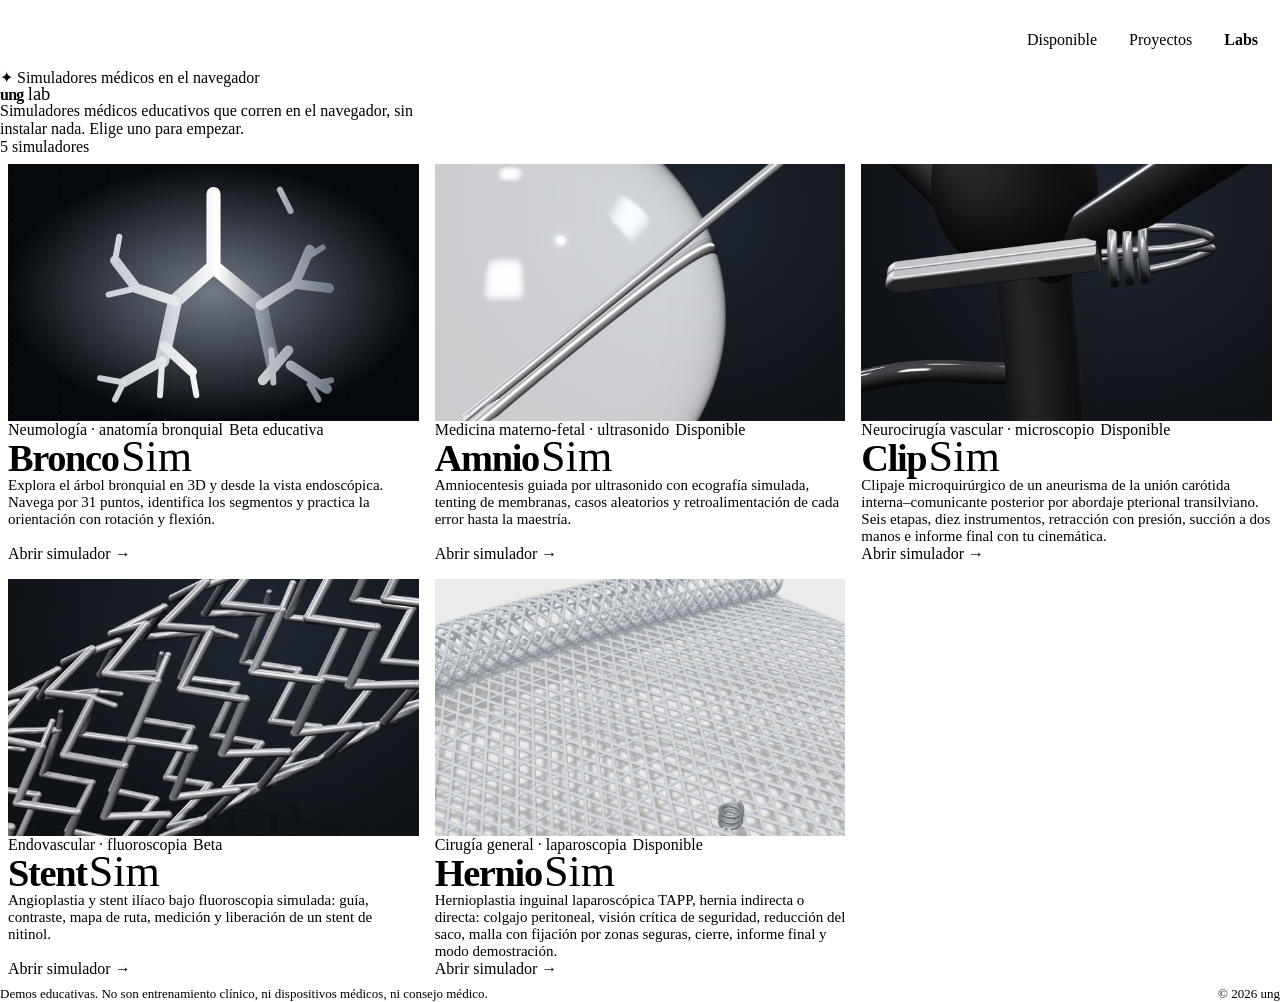
==== commit 54fb3a59: "Align simulator catalog and bound BroncoSim camera interpolation" ====
--- a/index.html
+++ b/index.html
@@ -34,12 +34,12 @@
     </section>
     <ul class="sim-grid" id="sims" aria-label="Simuladores">
       <li>
-        <a class="sim-card" href="clipsim/" aria-label="Abrir ClipSim: Neurocirugía vascular · microscopio">
-          <span class="sim-media"><img src="img/neurocirugia.jpg?v=2" alt="Domo de un aneurisma cerebral con su clip, render 3D en cromo y obsidiana" loading="eager" width="800" height="500"></span>
+        <a class="sim-card" href="broncosim/" aria-label="Abrir BroncoSim: Neumología · anatomía bronquial">
+          <span class="sim-media"><img src="broncosim/cover.svg?v=20261025-ung" alt="Árbol bronquial en cromo sobre fondo negro" loading="lazy" width="800" height="500"></span>
           <span class="sim-body">
-            <span class="sim-meta"><span class="g-chip">Neurocirugía vascular · microscopio</span><span class="g-chip status ok"><i aria-hidden="true"></i>Disponible</span></span>
-            <span class="sim-name">Clip<span class="script">Sim</span></span>
-            <span class="sim-desc">Clipaje microquirúrgico de un aneurisma de la unión carótida interna–comunicante posterior por abordaje pterional transilviano. Seis etapas, diez instrumentos, retracción con presión, succión a dos manos e informe final con tu cinemática.</span>
+            <span class="sim-meta"><span class="g-chip">Neumología · anatomía bronquial</span><span class="g-chip status beta"><i aria-hidden="true"></i>Beta educativa</span></span>
+            <span class="sim-name">Bronco<span class="script">Sim</span></span>
+            <span class="sim-desc">Explora el árbol bronquial en 3D y desde la vista endoscópica. Navega por 31 puntos, identifica los segmentos y practica la orientación con rotación y flexión.</span>
             <span class="sim-open g-btn g-btn--primary">Abrir simulador <span aria-hidden="true">→</span></span>
           </span>
         </a>
@@ -51,6 +51,17 @@
             <span class="sim-meta"><span class="g-chip">Medicina materno-fetal · ultrasonido</span><span class="g-chip status ok"><i aria-hidden="true"></i>Disponible</span></span>
             <span class="sim-name">Amnio<span class="script">Sim</span></span>
             <span class="sim-desc">Amniocentesis guiada por ultrasonido con ecografía simulada, tenting de membranas, casos aleatorios y retroalimentación de cada error hasta la maestría.</span>
+            <span class="sim-open g-btn g-btn--primary">Abrir simulador <span aria-hidden="true">→</span></span>
+          </span>
+        </a>
+      </li>
+      <li>
+        <a class="sim-card" href="clipsim/" aria-label="Abrir ClipSim: Neurocirugía vascular · microscopio">
+          <span class="sim-media"><img src="img/neurocirugia.jpg?v=2" alt="Domo de un aneurisma cerebral con su clip, render 3D en cromo y obsidiana" loading="eager" width="800" height="500"></span>
+          <span class="sim-body">
+            <span class="sim-meta"><span class="g-chip">Neurocirugía vascular · microscopio</span><span class="g-chip status ok"><i aria-hidden="true"></i>Disponible</span></span>
+            <span class="sim-name">Clip<span class="script">Sim</span></span>
+            <span class="sim-desc">Clipaje microquirúrgico de un aneurisma de la unión carótida interna–comunicante posterior por abordaje pterional transilviano. Seis etapas, diez instrumentos, retracción con presión, succión a dos manos e informe final con tu cinemática.</span>
             <span class="sim-open g-btn g-btn--primary">Abrir simulador <span aria-hidden="true">→</span></span>
           </span>
         </a>
@@ -77,17 +88,6 @@
           </span>
         </a>
       </li>
-      <li>
-        <a class="sim-card" href="broncosim/" aria-label="Abrir BroncoSim: Neumología · anatomía bronquial">
-          <span class="sim-media"><img src="broncosim/cover.svg?v=20261025-ung" alt="Árbol bronquial en cromo sobre fondo negro" loading="lazy" width="800" height="500"></span>
-          <span class="sim-body">
-            <span class="sim-meta"><span class="g-chip">Neumología · anatomía bronquial</span><span class="g-chip status beta"><i aria-hidden="true"></i>Beta educativa</span></span>
-            <span class="sim-name">Bronco<span class="script">Sim</span></span>
-            <span class="sim-desc">Explora el árbol bronquial en 3D y desde la vista endoscópica. Navega por 31 puntos, identifica los segmentos y practica la orientación con rotación y flexión.</span>
-            <span class="sim-open g-btn g-btn--primary">Abrir simulador <span aria-hidden="true">→</span></span>
-          </span>
-        </a>
-      </li>
     </ul>
   </main>
   <footer class="note">
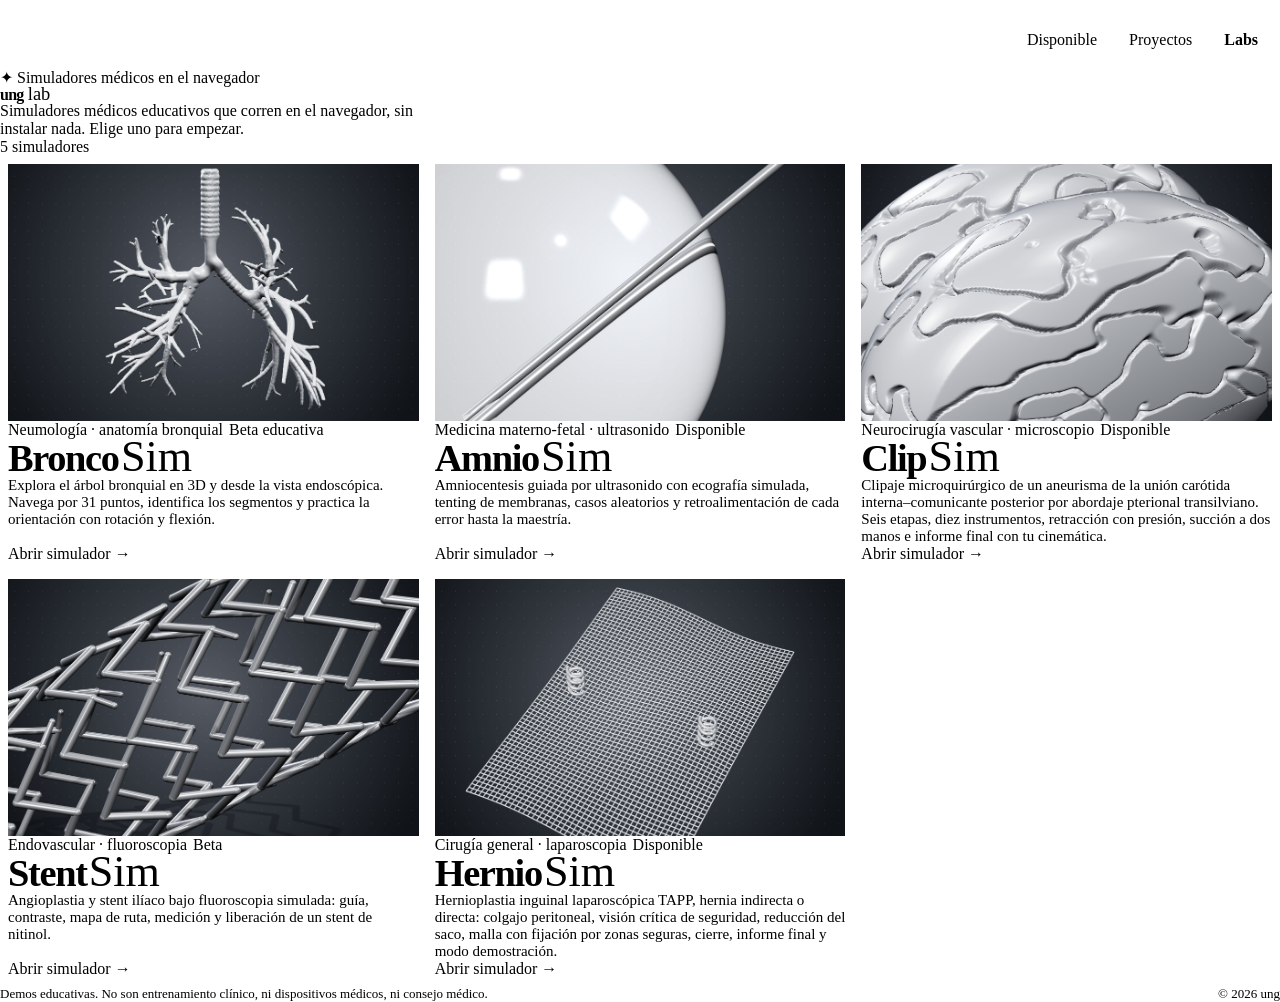
==== commit ba6a8a28: "Use anatomical BroncoSim cover and consistent gallery renders" ====
--- a/index.html
+++ b/index.html
@@ -35,7 +35,7 @@
     <ul class="sim-grid" id="sims" aria-label="Simuladores">
       <li>
         <a class="sim-card" href="broncosim/" aria-label="Abrir BroncoSim: Neumología · anatomía bronquial">
-          <span class="sim-media"><img src="broncosim/cover.svg?v=20261025-ung" alt="Árbol bronquial en cromo sobre fondo negro" loading="lazy" width="800" height="500"></span>
+          <span class="sim-media"><img src="broncosim/cover.jpg?v=20261027-gallery" alt="Modelo anatómico 3D del árbol bronquial sobre fondo de puntos" loading="lazy" width="800" height="500"></span>
           <span class="sim-body">
             <span class="sim-meta"><span class="g-chip">Neumología · anatomía bronquial</span><span class="g-chip status beta"><i aria-hidden="true"></i>Beta educativa</span></span>
             <span class="sim-name">Bronco<span class="script">Sim</span></span>
@@ -46,7 +46,7 @@
       </li>
       <li>
         <a class="sim-card" href="amniosim/" aria-label="Abrir AmnioSim: Medicina materno-fetal · ultrasonido">
-          <span class="sim-media"><img src="img/amniosim.jpg?v=2" alt="Aguja espinal frente al saco amniótico, render 3D" loading="lazy" width="800" height="500"></span>
+          <span class="sim-media"><img src="img/amniosim.jpg?v=20261027-gallery?v=2" alt="Aguja espinal frente al saco amniótico, render 3D" loading="lazy" width="800" height="500"></span>
           <span class="sim-body">
             <span class="sim-meta"><span class="g-chip">Medicina materno-fetal · ultrasonido</span><span class="g-chip status ok"><i aria-hidden="true"></i>Disponible</span></span>
             <span class="sim-name">Amnio<span class="script">Sim</span></span>
@@ -57,7 +57,7 @@
       </li>
       <li>
         <a class="sim-card" href="clipsim/" aria-label="Abrir ClipSim: Neurocirugía vascular · microscopio">
-          <span class="sim-media"><img src="img/neurocirugia.jpg?v=2" alt="Domo de un aneurisma cerebral con su clip, render 3D en cromo y obsidiana" loading="eager" width="800" height="500"></span>
+          <span class="sim-media"><img src="img/neurocirugia.jpg?v=20261027-gallery?v=2" alt="Domo de un aneurisma cerebral con su clip, render 3D en cromo y obsidiana" loading="eager" width="800" height="500"></span>
           <span class="sim-body">
             <span class="sim-meta"><span class="g-chip">Neurocirugía vascular · microscopio</span><span class="g-chip status ok"><i aria-hidden="true"></i>Disponible</span></span>
             <span class="sim-name">Clip<span class="script">Sim</span></span>
@@ -68,7 +68,7 @@
       </li>
       <li>
         <a class="sim-card" href="stentsim/" aria-label="Abrir StentSim: Endovascular · fluoroscopia">
-          <span class="sim-media"><img src="img/stentsim.jpg?v=2" alt="Malla de un stent metálico, render 3D" loading="lazy" width="800" height="500"></span>
+          <span class="sim-media"><img src="img/stentsim.jpg?v=20261027-gallery?v=2" alt="Malla de un stent metálico, render 3D" loading="lazy" width="800" height="500"></span>
           <span class="sim-body">
             <span class="sim-meta"><span class="g-chip">Endovascular · fluoroscopia</span><span class="g-chip status beta"><i aria-hidden="true"></i>Beta</span></span>
             <span class="sim-name">Stent<span class="script">Sim</span></span>
@@ -79,7 +79,7 @@
       </li>
       <li>
         <a class="sim-card" href="herniosim/" aria-label="Abrir HernioSim: Cirugía general · laparoscopia">
-          <span class="sim-media"><img src="img/herniosim.jpg" alt="Malla quirúrgica de polipropileno a medio desenrollar con dos grapas helicoidales, render 3D" loading="lazy" width="800" height="500"></span>
+          <span class="sim-media"><img src="img/herniosim.jpg?v=20261027-gallery" alt="Malla quirúrgica de polipropileno a medio desenrollar con dos grapas helicoidales, render 3D" loading="lazy" width="800" height="500"></span>
           <span class="sim-body">
             <span class="sim-meta"><span class="g-chip">Cirugía general · laparoscopia</span><span class="g-chip status ok"><i aria-hidden="true"></i>Disponible</span></span>
             <span class="sim-name">Hernio<span class="script">Sim</span></span>
